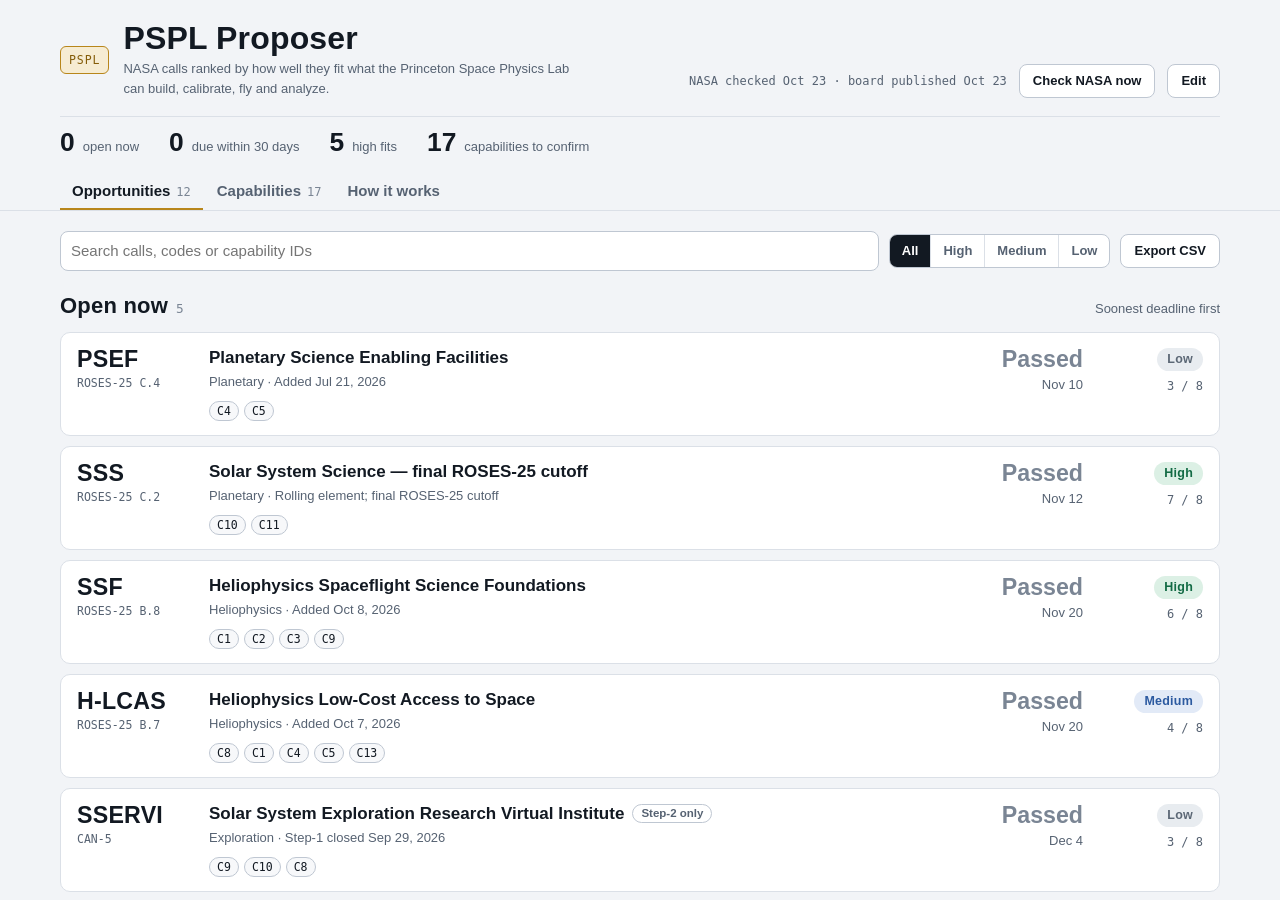
==== extras/PSPL Proposer.html @ 785a98ec "Add PSPL Proposer as one shared board on GitHub Pages The board (calls, scores, the capability regis" ====
<!doctype html>
<html lang="en">
<head>
<meta charset="utf-8">
<meta name="viewport" content="width=device-width, initial-scale=1">
<title>PSPL Proposer</title>
<meta http-equiv="refresh" content="0; url=https://mitchellshen.github.io/pspl-proposer/">
<style>
  :root { color-scheme: light dark; }
  body { margin: 0; padding: 32px 16px; font: 16px/1.5 "Segoe UI", "Helvetica Neue", Arial, sans-serif; background: #F2F4F7; color: #121922; }
  a { color: #845C08; font-weight: 600; }
  @media (prefers-color-scheme: dark) { body { background: #0E131A; color: #E7ECF2; } a { color: #EFC768; } }
</style>
</head>
<body>
<p>PSPL Proposer has moved to <a href="https://mitchellshen.github.io/pspl-proposer/">mitchellshen.github.io/pspl-proposer</a>. Bookmark that page; it always shows the latest board.</p>
</body>
</html>
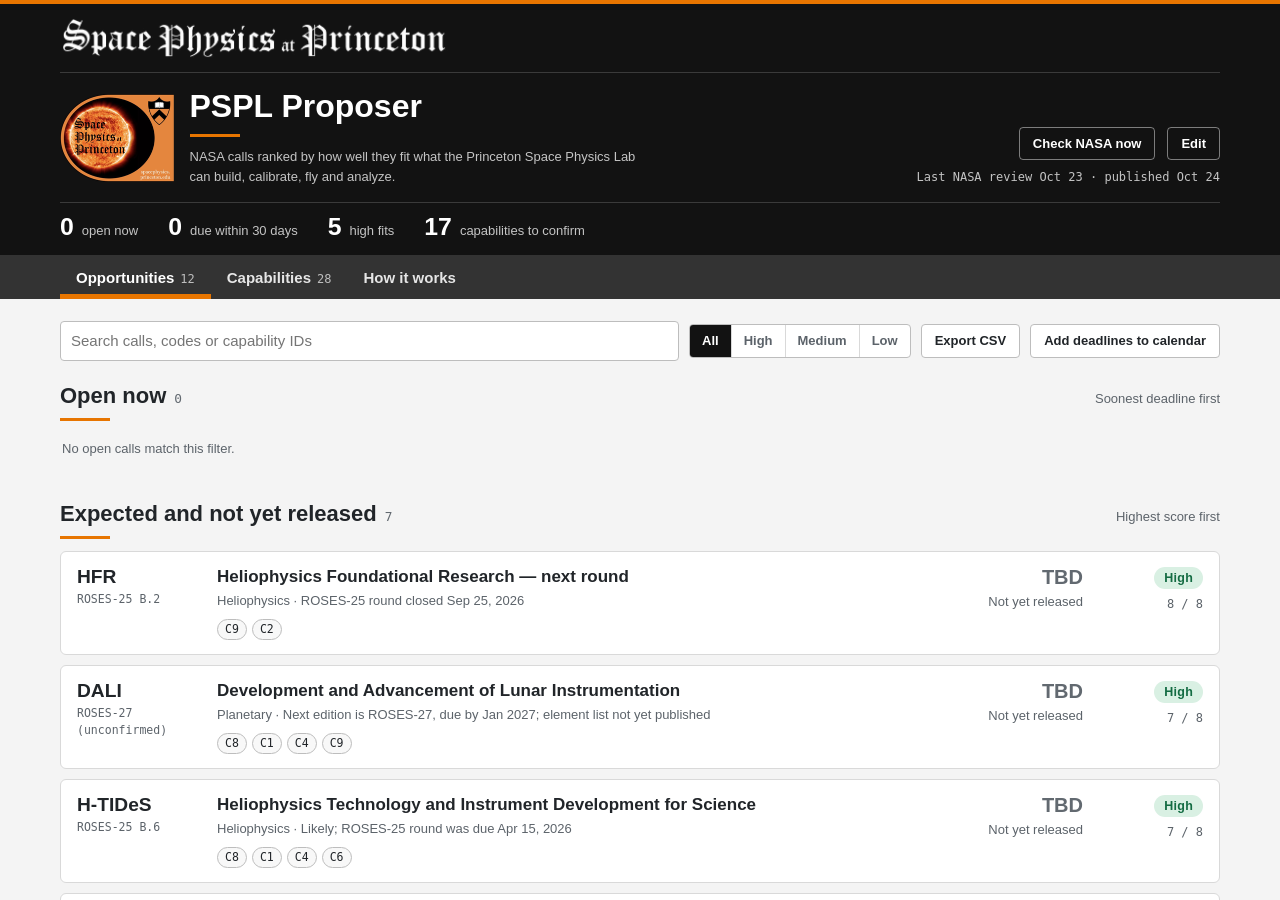
==== commit 97a798f3: "Release 1.4.0: call links, calendar files, faster NASA check, expertise rows - Every call has Copy l" ====
--- a/extras/PSPL Proposer.html
+++ b/extras/PSPL Proposer.html
@@ -7,12 +7,17 @@
 <meta http-equiv="refresh" content="0; url=https://mitchellshen.github.io/pspl-proposer/">
 <style>
   :root { color-scheme: light dark; }
-  body { margin: 0; padding: 32px 16px; font: 16px/1.5 "Segoe UI", "Helvetica Neue", Arial, sans-serif; background: #F2F4F7; color: #121922; }
-  a { color: #845C08; font-weight: 600; }
-  @media (prefers-color-scheme: dark) { body { background: #0E131A; color: #E7ECF2; } a { color: #EFC768; } }
+  body { margin: 0; min-height: 100vh; background: #F4F4F4; color: #212529; font: 16px/1.5 Roboto, "Segoe UI", "Helvetica Neue", Arial, sans-serif; border-top: 4px solid #E77500; }
+  header { background: #121212; color: #FFFFFF; padding: 20px 16px; }
+  h1 { margin: 0; font: 700 1.5rem/1.2 Montserrat, "Segoe UI", Arial, sans-serif; }
+  h1::after { content: ""; display: block; width: 50px; height: 3px; background: #E77500; margin-top: 8px; }
+  p { margin: 0; padding: 20px 16px; max-width: 60ch; }
+  a { color: inherit; font-weight: 600; text-decoration: underline; text-decoration-color: #E77500; text-underline-offset: 3px; }
+  @media (prefers-color-scheme: dark) { body { background: #141414; color: #ECECEC; } header { background: #0A0A0A; } }
 </style>
 </head>
 <body>
-<p>PSPL Proposer has moved to <a href="https://mitchellshen.github.io/pspl-proposer/">mitchellshen.github.io/pspl-proposer</a>. Bookmark that page; it always shows the latest board.</p>
+<header><h1>PSPL Proposer</h1></header>
+<p>The board has moved to <a href="https://mitchellshen.github.io/pspl-proposer/">mitchellshen.github.io/pspl-proposer</a>. Bookmark that page; it always shows the latest board.</p>
 </body>
 </html>
